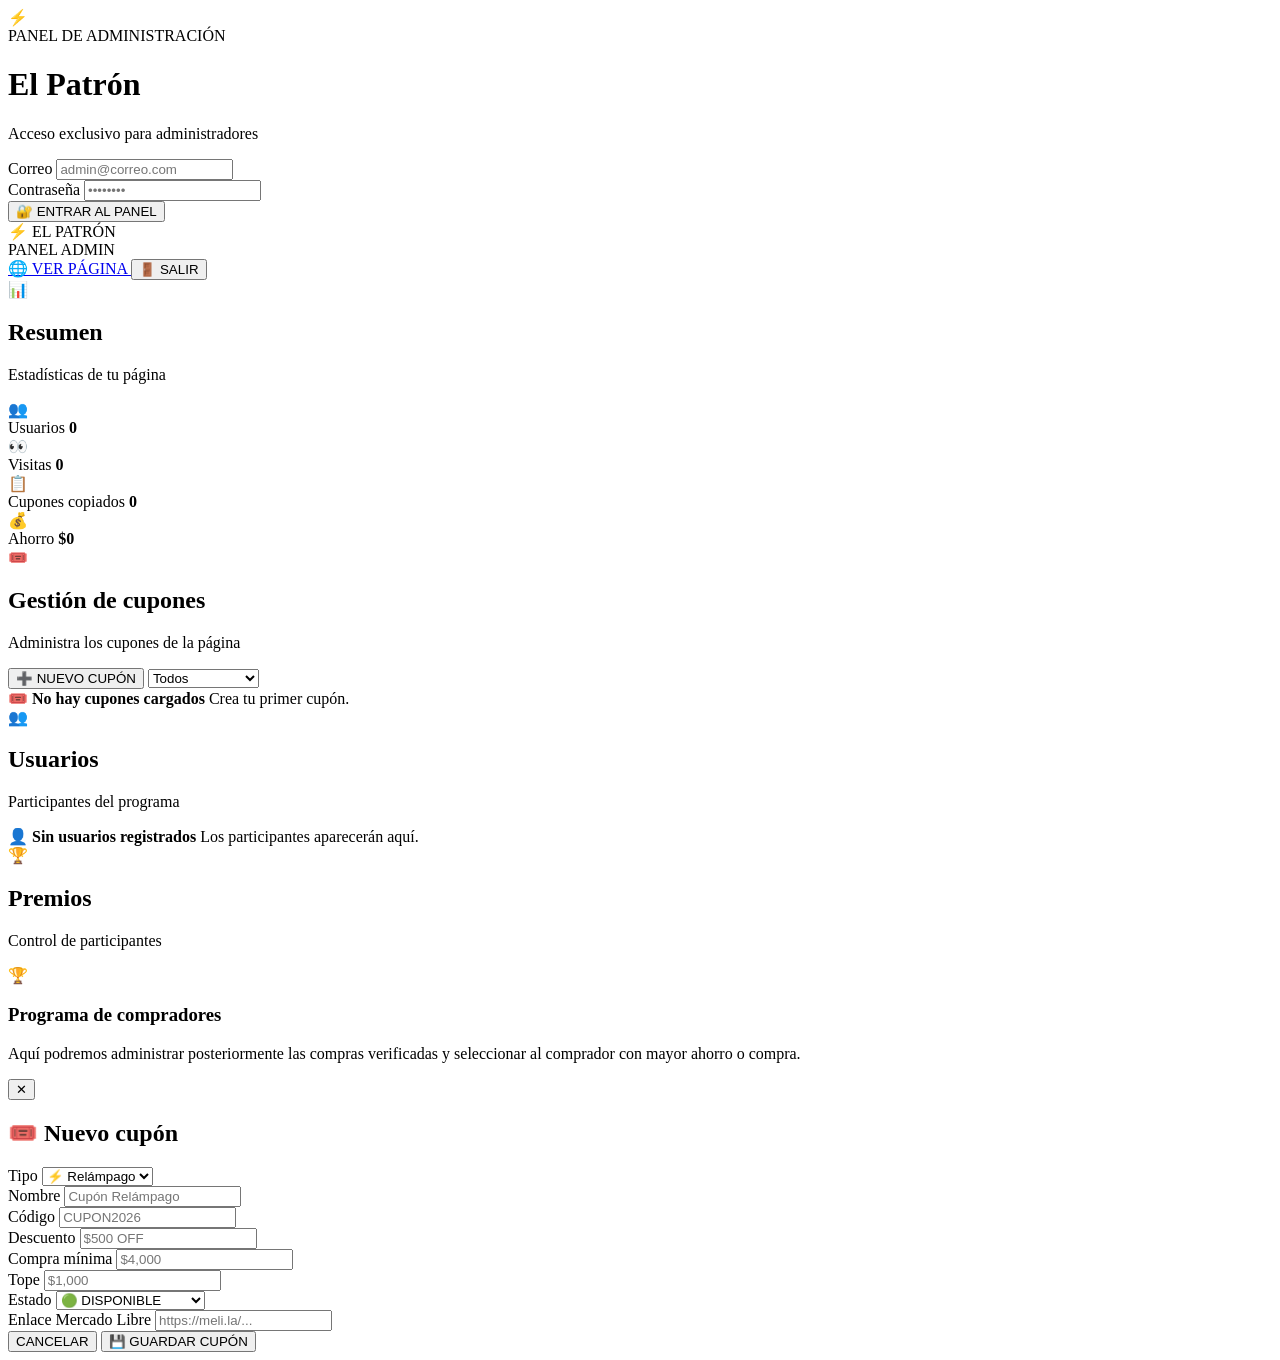
==== admin/index.html @ 9244bf04 "Crear index.html" ====
<!DOCTYPE html>
<html lang="es">
<head>
    <meta charset="UTF-8">
    <meta
        name="viewport"
        content="width=device-width, initial-scale=1.0"
    >
    <meta
        name="theme-color"
        content="#ffe600"
    >
    <title>
        ⚡ Admin | El Patrón de las Ofertas
    </title>
    <link
        href="https://fonts.googleapis.com/css2?family=Inter:wght@400;500;600;700;800;900&display=swap"
        rel="stylesheet"
    >
    <link
        rel="stylesheet"
        href="admin.css"
    >
</head>
<body>
<!-- =====================================================
     LOGIN
===================================================== -->
<div
    id="loginScreen"
    class="login-screen"
>
    <div class="login-card">
        <div class="admin-logo">
            ⚡
        </div>
        <span class="admin-label">
            PANEL DE ADMINISTRACIÓN
        </span>
        <h1>
            El Patrón
        </h1>
        <p>
            Acceso exclusivo para administradores
        </p>
        <form id="loginForm">
            <div class="input-group">
                <label>
                    Correo
                </label>
                <input
                    type="email"
                    id="adminEmail"
                    placeholder="admin@correo.com"
                    autocomplete="username"
                    required
                >
            </div>
            <div class="input-group">
                <label>
                    Contraseña
                </label>
                <input
                    type="password"
                    id="adminPassword"
                    placeholder="••••••••"
                    autocomplete="current-password"
                    required
                >
            </div>
            <button
                type="submit"
                class="admin-button primary"
            >
                🔐 ENTRAR AL PANEL
            </button>
        </form>
        <div
            id="loginMessage"
            class="login-message"
        ></div>
    </div>
</div>
<!-- =====================================================
     PANEL
===================================================== -->
<div
    id="adminPanel"
    class="admin-panel hidden"
>
<!-- =====================================================
     HEADER
===================================================== -->
<header class="admin-header">
    <div>
        <div class="admin-brand">
            ⚡ EL PATRÓN
        </div>
        <span>
            PANEL ADMIN
        </span>
    </div>
    <div class="header-actions">
        <a
            href="../index.html"
            target="_blank"
            class="view-site"
        >
            🌐 VER PÁGINA
        </a>
        <button
            id="logoutBtn"
            class="logout-button"
        >
            🚪 SALIR
        </button>
    </div>
</header>
<!-- =====================================================
     CONTENIDO
===================================================== -->
<main class="admin-main">
<!-- =====================================================
     ESTADÍSTICAS
===================================================== -->
<section class="dashboard-section">
    <div class="section-title">
        <span>
            📊
        </span>
        <div>
            <h2>
                Resumen
            </h2>
            <p>
                Estadísticas de tu página
            </p>
        </div>
    </div>
    <div class="stats-grid">
        <div class="stat-card">
            <div class="stat-icon">
                👥
            </div>
            <div>
                <span>
                    Usuarios
                </span>
                <strong
                    id="totalUsuarios"
                >
                    0
                </strong>
            </div>
        </div>
        <div class="stat-card">
            <div class="stat-icon">
                👀
            </div>
            <div>
                <span>
                    Visitas
                </span>
                <strong
                    id="totalVisitas"
                >
                    0
                </strong>
            </div>
        </div>
        <div class="stat-card">
            <div class="stat-icon">
                📋
            </div>
            <div>
                <span>
                    Cupones copiados
                </span>
                <strong
                    id="totalCopias"
                >
                    0
                </strong>
            </div>
        </div>
        <div class="stat-card">
            <div class="stat-icon">
                💰
            </div>
            <div>
                <span>
                    Ahorro
                </span>
                <strong
                    id="totalAhorro"
                >
                    $0
                </strong>
            </div>
        </div>
    </div>
</section>
<!-- =====================================================
     CUPONES
===================================================== -->
<section class="dashboard-section">
    <div class="section-title">
        <span>
            🎟️
        </span>
        <div>
            <h2>
                Gestión de cupones
            </h2>
            <p>
                Administra los cupones de la página
            </p>
        </div>
    </div>
    <div class="admin-card">
        <div class="coupon-toolbar">
            <button
                id="nuevoCuponBtn"
                class="admin-button primary"
            >
                ➕ NUEVO CUPÓN
            </button>
            <select
                id="filtroCupon"
            >
                <option value="todos">
                    Todos
                </option>
                <option value="relampago">
                    ⚡ Relámpago
                </option>
                <option value="exclusivos">
                    ⭐ Exclusivos
                </option>
                <option value="bancarios">
                    💳 Bancarios
                </option>
            </select>
        </div>
        <div
            id="listaCupones"
            class="lista-cupones"
        >
            <div class="empty-admin">
                🎟️
                <strong>
                    No hay cupones cargados
                </strong>
                <span>
                    Crea tu primer cupón.
                </span>
            </div>
        </div>
    </div>
</section>
<!-- =====================================================
     USUARIOS
===================================================== -->
<section class="dashboard-section">
    <div class="section-title">
        <span>
            👥
        </span>
        <div>
            <h2>
                Usuarios
            </h2>
            <p>
                Participantes del programa
            </p>
        </div>
    </div>
    <div class="admin-card">
        <div
            id="listaUsuarios"
            class="lista-usuarios"
        >
            <div class="empty-admin">
                👤
                <strong>
                    Sin usuarios registrados
                </strong>
                <span>
                    Los participantes aparecerán aquí.
                </span>
            </div>
        </div>
    </div>
</section>
<!-- =====================================================
     PREMIOS
===================================================== -->
<section class="dashboard-section">
    <div class="section-title">
        <span>
            🏆
        </span>
        <div>
            <h2>
                Premios
            </h2>
            <p>
                Control de participantes
            </p>
        </div>
    </div>
    <div class="admin-card premio-admin">
        <div class="premio-icon">
            🏆
        </div>
        <div>
            <h3>
                Programa de compradores
            </h3>
            <p>
                Aquí podremos administrar posteriormente
                las compras verificadas y seleccionar
                al comprador con mayor ahorro o compra.
            </p>
        </div>
    </div>
</section>
</main>
<!-- =====================================================
     MODAL CUPÓN
===================================================== -->
<div
    id="cuponModal"
    class="modal hidden"
>
    <div class="modal-overlay"></div>
    <div class="modal-card">
        <button
            id="cerrarCuponModal"
            class="modal-close"
        >
            ✕
        </button>
        <h2>
            🎟️ Nuevo cupón
        </h2>
        <form id="cuponForm">
            <div class="input-group">
                <label>
                    Tipo
                </label>
                <select
                    id="cuponTipo"
                    required
                >
                    <option value="relampago">
                        ⚡ Relámpago
                    </option>
                    <option value="exclusivos">
                        ⭐ Exclusivo
                    </option>
                    <option value="bancarios">
                        💳 Bancario
                    </option>
                </select>
            </div>
            <div class="input-group">
                <label>
                    Nombre
                </label>
                <input
                    id="cuponNombre"
                    type="text"
                    placeholder="Cupón Relámpago"
                    required
                >
            </div>
            <div class="input-group">
                <label>
                    Código
                </label>
                <input
                    id="cuponCodigo"
                    type="text"
                    placeholder="CUPON2026"
                    required
                >
            </div>
            <div class="form-row">
                <div class="input-group">
                    <label>
                        Descuento
                    </label>
                    <input
                        id="cuponDescuento"
                        type="text"
                        placeholder="$500 OFF"
                        required
                    >
                </div>
                <div class="input-group">
                    <label>
                        Compra mínima
                    </label>
                    <input
                        id="cuponMinimo"
                        type="text"
                        placeholder="$4,000"
                        required
                    >
                </div>
            </div>
            <div class="input-group">
                <label>
                    Tope
                </label>
                <input
                    id="cuponTope"
                    type="text"
                    placeholder="$1,000"
                >
            </div>
            <div class="input-group">
                <label>
                    Estado
                </label>
                <select
                    id="cuponEstado"
                >
                    <option value="🟢 DISPONIBLE">
                        🟢 DISPONIBLE
                    </option>
                    <option value="⚡ POR AGOTARSE">
                        ⚡ POR AGOTARSE
                    </option>
                    <option value="🔴 AGOTADO">
                        🔴 AGOTADO
                    </option>
                </select>
            </div>
            <div class="input-group">
                <label>
                    Enlace Mercado Libre
                </label>
                <input
                    id="cuponLink"
                    type="url"
                    placeholder="https://meli.la/..."
                    required
                >
            </div>
            <div class="modal-actions">
                <button
                    type="button"
                    id="cancelarCupon"
                    class="admin-button secondary"
                >
                    CANCELAR
                </button>
                <button
                    type="submit"
                    class="admin-button primary"
                >
                    💾 GUARDAR CUPÓN
                </button>
            </div>
        </form>
    </div>
</div>
<script src="admin.js"></script>
</body>
</html>
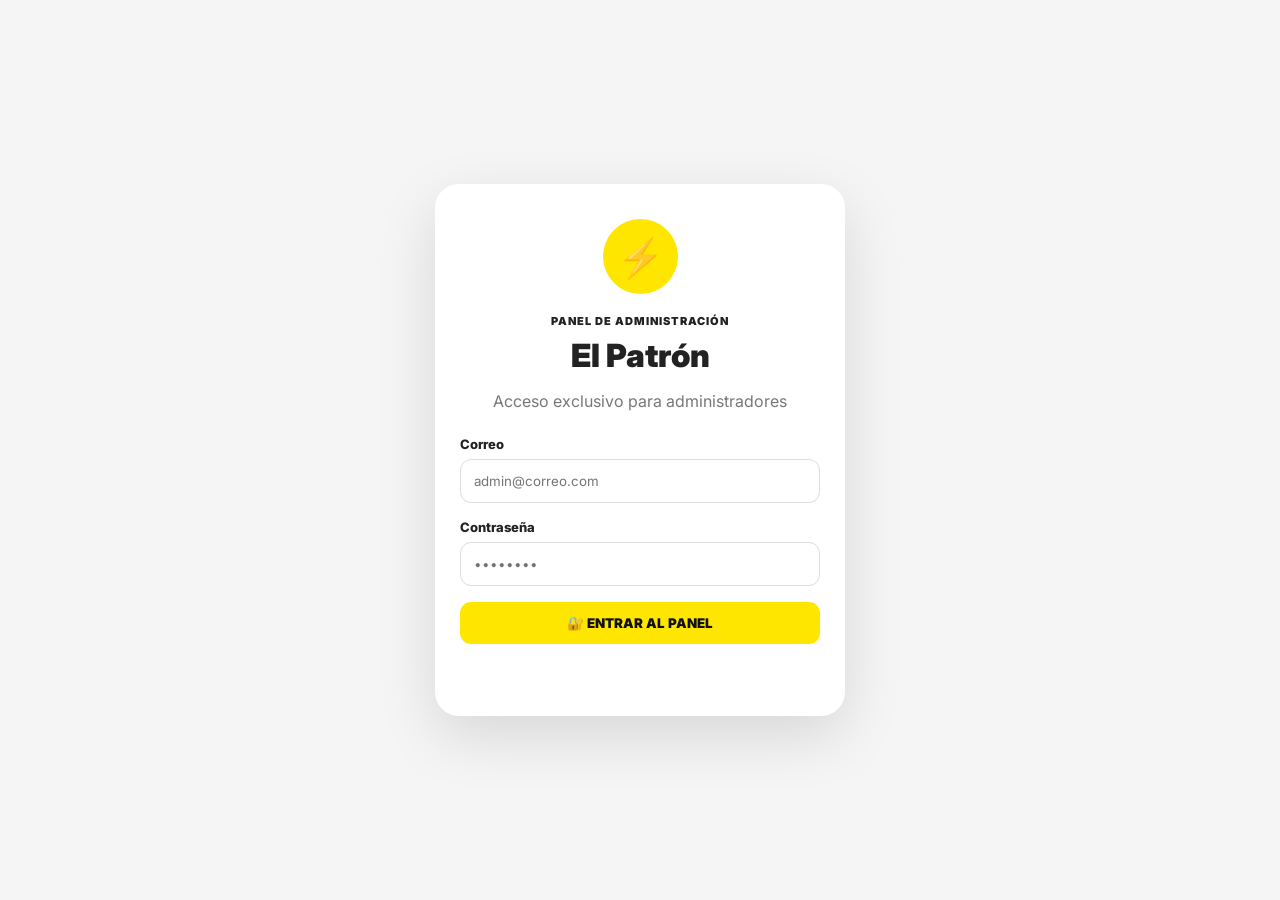
==== commit 5a918fbd: "Actualizar index.html" ====
--- a/admin/index.html
+++ b/admin/index.html
@@ -23,6 +23,7 @@
     >
 </head>
 <body>
+    
 <!-- =====================================================
      LOGIN
 ===================================================== -->
--- a/admin/admin.css
+++ b/admin/admin.css
@@ -0,0 +1,380 @@
+* {
+    box-sizing: border-box;
+}
+body {
+    margin: 0;
+    font-family: "Inter", sans-serif;
+    background: #f5f5f5;
+    color: #222;
+}
+button,
+input,
+select {
+    font-family: inherit;
+}
+.hidden {
+    display: none !important;
+}
+
+/* =====================================================
+   LOGIN
+===================================================== */
+.login-screen {
+    min-height: 100vh;
+    display: flex;
+    align-items: center;
+    justify-content: center;
+    padding: 20px;
+    background: #f5f5f5;
+}
+.login-card {
+    width: 100%;
+    max-width: 410px;
+    background: white;
+    border-radius: 24px;
+    padding: 35px 25px;
+    text-align: center;
+    box-shadow: 0 20px 60px rgba(0,0,0,.12);
+}
+.admin-logo {
+    width: 75px;
+    height: 75px;
+    margin: auto;
+    display: flex;
+    align-items: center;
+    justify-content: center;
+    border-radius: 50%;
+    background: #ffe600;
+    font-size: 38px;
+}
+.admin-label {
+    display: block;
+    margin-top: 20px;
+    font-size: 11px;
+    font-weight: 900;
+    letter-spacing: 1px;
+}
+.login-card h1 {
+    margin: 8px 0;
+    font-size: 32px;
+    font-weight: 900;
+}
+.login-card p {
+    color: #777;
+    margin-bottom: 25px;
+}
+/* =====================================================
+   INPUTS
+===================================================== */
+.input-group {
+    margin-bottom: 16px;
+    text-align: left;
+}
+.input-group label {
+    display: block;
+    margin-bottom: 7px;
+    font-size: 13px;
+    font-weight: 800;
+}
+.input-group input,
+.input-group select,
+.coupon-toolbar select {
+    width: 100%;
+    padding: 13px;
+    border: 1px solid #ddd;
+    border-radius: 11px;
+    background: white;
+    outline: none;
+}
+.input-group input:focus,
+.input-group select:focus {
+    border-color: #ffe600;
+}
+/* =====================================================
+   BOTONES
+===================================================== */
+.admin-button {
+    border: 0;
+    border-radius: 11px;
+    padding: 13px 18px;
+    font-weight: 900;
+    cursor: pointer;
+}
+.admin-button.primary {
+    background: #ffe600;
+    color: #111;
+}
+.admin-button.secondary {
+    background: #eee;
+    color: #333;
+}
+.login-card .admin-button {
+    width: 100%;
+}
+.login-message {
+    min-height: 22px;
+    margin-top: 15px;
+    font-weight: 700;
+}
+/* =====================================================
+   HEADER
+===================================================== */
+.admin-header {
+    min-height: 75px;
+    background: #ffe600;
+    padding: 12px 25px;
+    display: flex;
+    align-items: center;
+    justify-content: space-between;
+}
+.admin-brand {
+    font-size: 20px;
+    font-weight: 900;
+}
+.admin-header > div:first-child > span {
+    font-size: 11px;
+    font-weight: 800;
+}
+.header-actions {
+    display: flex;
+    gap: 10px;
+    align-items: center;
+}
+.view-site,
+.logout-button {
+    border: 0;
+    border-radius: 10px;
+    padding: 10px 14px;
+    text-decoration: none;
+    font-weight: 800;
+    cursor: pointer;
+}
+.view-site {
+    background: white;
+    color: #222;
+}
+.logout-button {
+    background: #222;
+    color: white;
+}
+/* =====================================================
+   MAIN
+===================================================== */
+.admin-main {
+    max-width: 1200px;
+    margin: auto;
+    padding: 30px 20px;
+}
+.dashboard-section {
+    margin-bottom: 35px;
+}
+.section-title {
+    display: flex;
+    align-items: center;
+    gap: 12px;
+    margin-bottom: 18px;
+}
+.section-title > span {
+    font-size: 30px;
+}
+.section-title h2 {
+    margin: 0;
+    font-size: 22px;
+}
+.section-title p {
+    margin: 3px 0 0;
+    color: #777;
+    font-size: 13px;
+}
+/* =====================================================
+   STATS
+===================================================== */
+.stats-grid {
+    display: grid;
+    grid-template-columns:
+        repeat(4, 1fr);
+    gap: 15px;
+}
+.stat-card {
+    background: white;
+    border-radius: 17px;
+    padding: 20px;
+    display: flex;
+    align-items: center;
+    gap: 15px;
+    box-shadow: 0 5px 20px rgba(0,0,0,.05);
+}
+.stat-icon {
+    width: 50px;
+    height: 50px;
+    border-radius: 14px;
+    background: #f7f7f7;
+    display: flex;
+    align-items: center;
+    justify-content: center;
+    font-size: 24px;
+}
+.stat-card span {
+    display: block;
+    color: #777;
+    font-size: 12px;
+}
+.stat-card strong {
+    display: block;
+    margin-top: 4px;
+    font-size: 24px;
+}
+/* =====================================================
+   CARD
+===================================================== */
+.admin-card {
+    background: white;
+    border-radius: 18px;
+    padding: 20px;
+    box-shadow: 0 5px 20px rgba(0,0,0,.05);
+}
+.coupon-toolbar {
+    display: flex;
+    justify-content: space-between;
+    gap: 15px;
+    margin-bottom: 20px;
+}
+.coupon-toolbar select {
+    max-width: 220px;
+}
+/* =====================================================
+   LISTAS
+===================================================== */
+.lista-cupones,
+.lista-usuarios {
+    display: grid;
+    gap: 12px;
+}
+.empty-admin {
+    padding: 40px 20px;
+    text-align: center;
+    color: #777;
+}
+.empty-admin strong,
+.empty-admin span {
+    display: block;
+}
+.empty-admin strong {
+    color: #333;
+    margin: 8px 0 4px;
+}
+/* =====================================================
+   PREMIO
+===================================================== */
+.premio-admin {
+    display: flex;
+    gap: 20px;
+    align-items: center;
+}
+.premio-icon {
+    font-size: 45px;
+}
+.premio-admin h3 {
+    margin: 0;
+}
+.premio-admin p {
+    color: #777;
+    line-height: 1.5;
+}
+/* =====================================================
+   MODAL
+===================================================== */
+.modal {
+    position: fixed;
+    inset: 0;
+    z-index: 99999;
+    display: flex;
+    align-items: center;
+    justify-content: center;
+    padding: 20px;
+}
+.modal-overlay {
+    position: absolute;
+    inset: 0;
+    background: rgba(0,0,0,.65);
+}
+.modal-card {
+    position: relative;
+    z-index: 2;
+    width: 100%;
+    max-width: 550px;
+    max-height: 90vh;
+    overflow-y: auto;
+    background: white;
+    border-radius: 22px;
+    padding: 25px;
+}
+.modal-card h2 {
+    margin-top: 0;
+}
+.modal-close {
+    position: absolute;
+    right: 15px;
+    top: 15px;
+    border: 0;
+    background: #eee;
+    border-radius: 50%;
+    width: 35px;
+    height: 35px;
+    cursor: pointer;
+}
+.form-row {
+    display: grid;
+    grid-template-columns: 1fr 1fr;
+    gap: 12px;
+}
+.modal-actions {
+    display: flex;
+    justify-content: flex-end;
+    gap: 10px;
+    margin-top: 20px;
+}
+/* =====================================================
+   RESPONSIVE
+===================================================== */
+@media (max-width: 800px) {
+    .stats-grid {
+        grid-template-columns:
+            repeat(2, 1fr);
+    }
+    .admin-header {
+        align-items: flex-start;
+        gap: 15px;
+    }
+}
+@media (max-width: 600px) {
+    .stats-grid {
+        grid-template-columns: 1fr;
+    }
+    .admin-header {
+        flex-direction: column;
+    }
+    .header-actions {
+        width: 100%;
+    }
+    .view-site,
+    .logout-button {
+        flex: 1;
+        text-align: center;
+    }
+    .coupon-toolbar {
+        flex-direction: column;
+    }
+    .coupon-toolbar select {
+        max-width: none;
+    }
+    .form-row {
+        grid-template-columns: 1fr;
+    }
+    .modal-actions {
+        flex-direction: column;
+    }
+    .modal-actions button {
+        width: 100%;
+    }
+}
